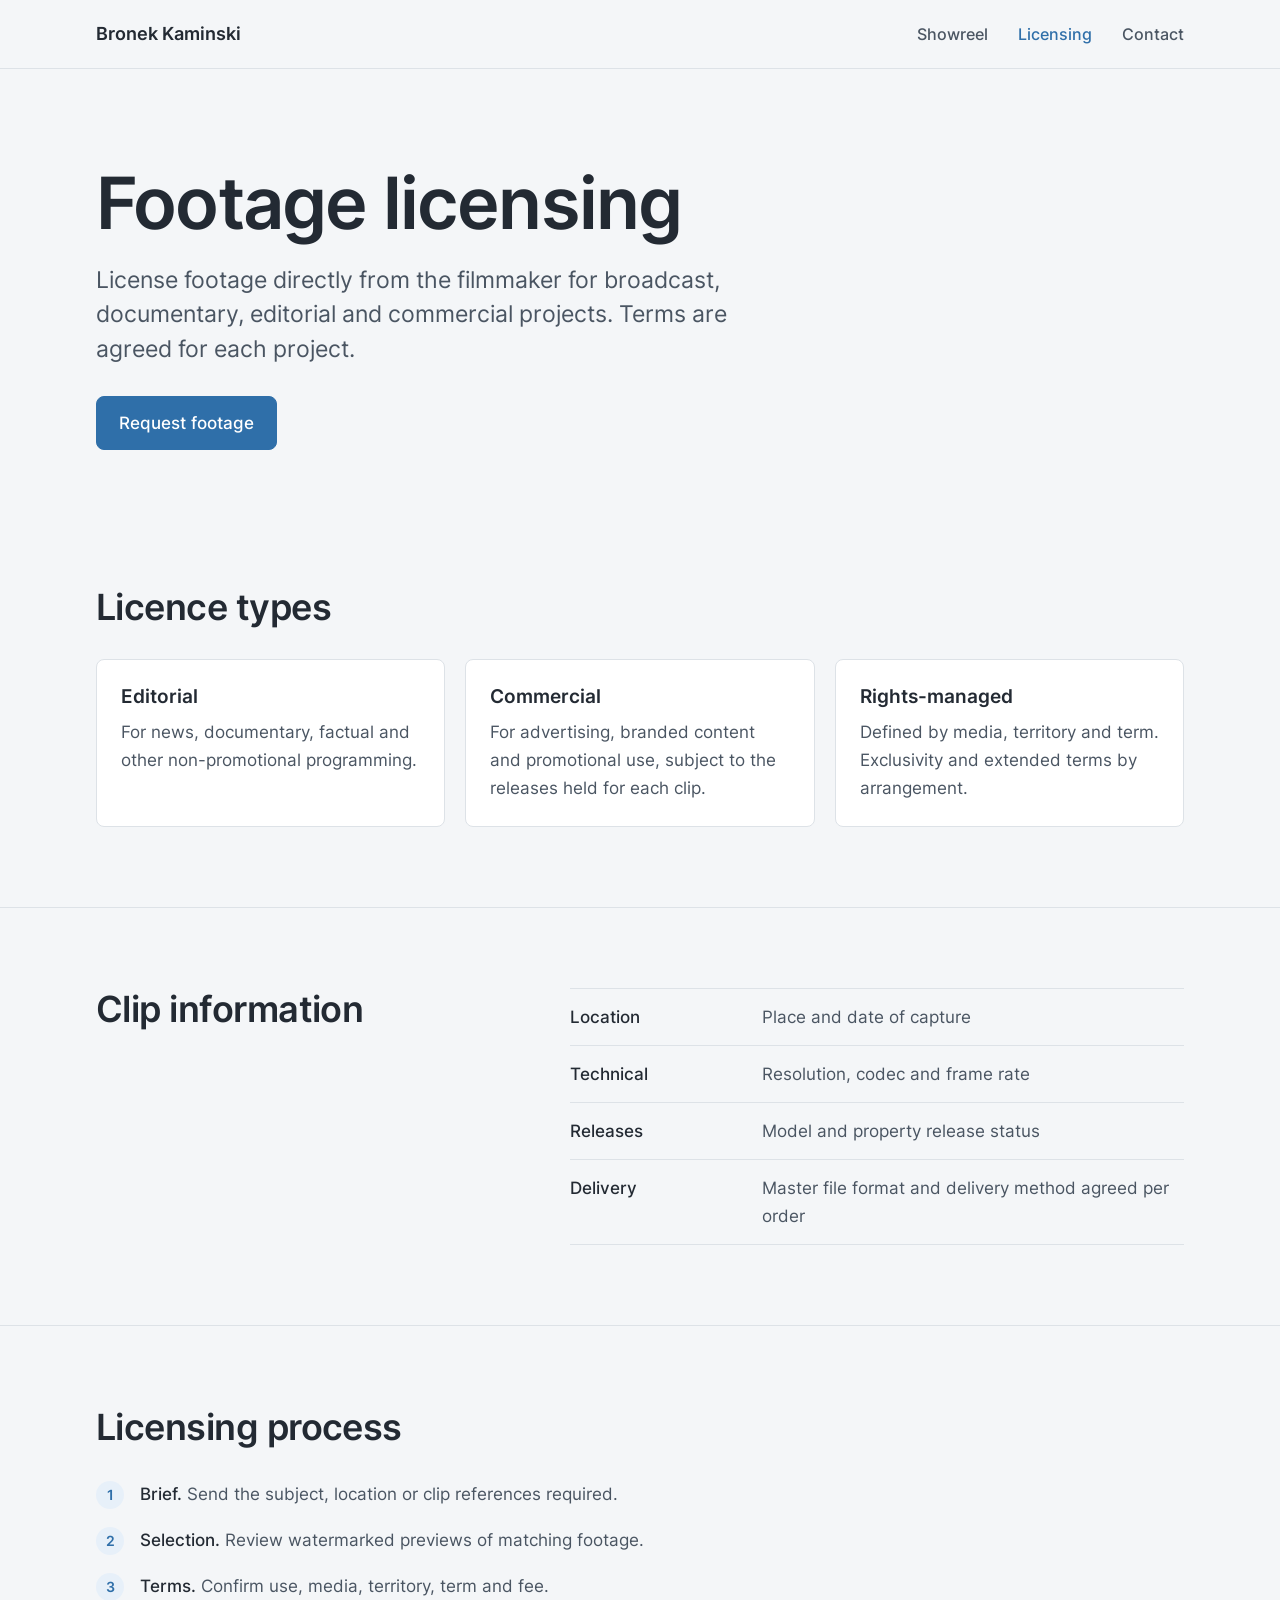
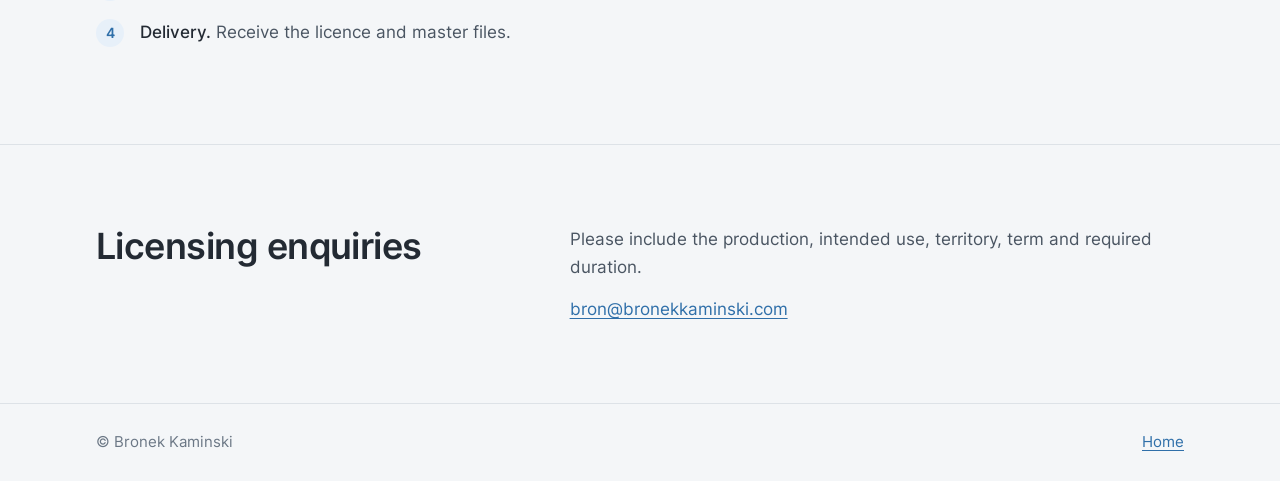
==== licensing.html @ b9d2594a "Publish site version 0.8 Home and licensing pages with click-to-play reel.  Co-Authored-By: Claude O" ====
<!doctype html>
<html lang="en-GB">
<head>
  <meta charset="utf-8">
  <meta name="viewport" content="width=device-width, initial-scale=1">
  <!-- Remove noindex at launch. -->
  <meta name="robots" content="noindex, nofollow">
  <meta name="version" content="0.8">
  <title>Footage Licensing | Bronek Kaminski</title>
  <meta name="description" content="License footage directly from filmmaker Bronek Kaminski for broadcast, documentary, editorial and commercial projects.">
  <link rel="preload" href="assets/fonts/inter-latin-wght-normal.woff2" as="font" type="font/woff2" crossorigin>
  <link rel="stylesheet" href="assets/site.css">
</head>
<body>
  <a class="skip" href="#main">Skip to content</a>

  <header class="site-head">
    <div class="wrap">
      <a class="brand" href="index.html">Bronek Kaminski</a>
      <nav class="site-nav" aria-label="Primary">
        <a href="index.html#showreel">Showreel</a>
        <a href="licensing.html" aria-current="page">Licensing</a>
        <a href="#enquire">Contact</a>
      </nav>
    </div>
  </header>

  <main id="main">
    <div class="wrap hero">
      <h1>Footage licensing</h1>
      <p class="lede">License footage directly from the filmmaker for broadcast, documentary, editorial and commercial projects. Terms are agreed for each project.</p>
      <div class="actions">
        <a class="btn primary" href="#enquire">Request footage</a>
      </div>
    </div>

    <section>
      <div class="wrap">
        <div class="section-head">
          <h2>Licence types</h2>
        </div>
        <div class="grid">
          <div class="card">
            <h3>Editorial</h3>
            <p>For news, documentary, factual and other non-promotional programming.</p>
          </div>
          <div class="card">
            <h3>Commercial</h3>
            <p>For advertising, branded content and promotional use, subject to the releases held for each clip.</p>
          </div>
          <div class="card">
            <h3>Rights-managed</h3>
            <p>Defined by media, territory and term. Exclusivity and extended terms by arrangement.</p>
          </div>
        </div>
      </div>
    </section>

    <section>
      <div class="wrap split">
        <h2>Clip information</h2>
        <dl class="spec">
          <div><dt>Location</dt><dd>Place and date of capture</dd></div>
          <div><dt>Technical</dt><dd>Resolution, codec and frame rate</dd></div>
          <div><dt>Releases</dt><dd>Model and property release status</dd></div>
          <div><dt>Delivery</dt><dd>Master file format and delivery method agreed per order</dd></div>
        </dl>
      </div>
    </section>

    <section>
      <div class="wrap">
        <div class="section-head">
          <h2>Licensing process</h2>
        </div>
        <ol class="steps">
          <li><strong>Brief.</strong> Send the subject, location or clip references required.</li>
          <li><strong>Selection.</strong> Review watermarked previews of matching footage.</li>
          <li><strong>Terms.</strong> Confirm use, media, territory, term and fee.</li>
          <li><strong>Delivery.</strong> Receive the licence and master files.</li>
        </ol>
      </div>
    </section>

    <section id="enquire">
      <div class="wrap split">
        <h2>Licensing enquiries</h2>
        <div class="prose">
          <p>Please include the production, intended use, territory, term and required duration.</p>
          <p><span data-email data-subject="Footage licensing enquiry">Email address requires JavaScript.</span></p>
        </div>
      </div>
    </section>
  </main>

  <footer class="site-foot">
    <div class="wrap">
      <span>&copy; Bronek Kaminski</span>
      <a href="index.html">Home</a>
    </div>
  </footer>
  <script src="assets/contact.js" defer></script>
</body>
</html>
---- assets/site.css ----
@font-face {
  font-family: 'Inter';
  src: url('fonts/inter-latin-wght-normal.woff2') format('woff2');
  font-weight: 100 900;
  font-style: normal;
  font-display: swap;
}

:root {
  --bg: #F4F6F8; --surface: #FFFFFF; --surface-2: #E9EDF1; --border: #DDE2E7;
  --text: #232A33; --text-2: #4A5562; --muted: #6B7785;
  --accent: #2F6FA9; --accent-tint: #E7F0F9; --on-accent: #FFFFFF;
  --font: 'Inter', system-ui, sans-serif;
  --radius: 8px;
  --gutter: clamp(16px, 5vw, 56px);
  --max: 1200px;
}
@media (prefers-color-scheme: dark) { :root:not([data-theme="light"]) {
  --bg: #1A1F26; --surface: #232A33; --surface-2: #2E3640; --border: #2E3640;
  --text: #E9EDF1; --text-2: #B4BEC9; --muted: #8A96A3;
  --accent: #7FB2E5; --accent-tint: #1C2E42; --on-accent: #14202C;
} }
:root[data-theme="dark"] {
  --bg: #1A1F26; --surface: #232A33; --surface-2: #2E3640; --border: #2E3640;
  --text: #E9EDF1; --text-2: #B4BEC9; --muted: #8A96A3;
  --accent: #7FB2E5; --accent-tint: #1C2E42; --on-accent: #14202C;
}

* { box-sizing: border-box; }
html { scroll-behavior: smooth; -webkit-text-size-adjust: 100%; }
@media (prefers-reduced-motion: reduce) { html { scroll-behavior: auto; } }
body { margin: 0; background: var(--bg); color: var(--text); font: 17px/1.65 var(--font); }
a { color: var(--accent); text-underline-offset: 3px; }
a:focus-visible { outline: 2px solid var(--accent); outline-offset: 3px; border-radius: 2px; }
h1, h2, h3, p { margin: 0; }
h1 { font-size: clamp(36px, 6.4vw, 72px); line-height: 1.05; font-weight: 600; letter-spacing: -0.025em; }
h2 { font-size: clamp(26px, 3.4vw, 36px); line-height: 1.2; font-weight: 600; letter-spacing: -0.015em; }
h3 { font-size: 19px; line-height: 1.35; font-weight: 600; }

.wrap { width: 100%; max-width: var(--max); margin: 0 auto; padding: 0 var(--gutter); }
.skip { position: absolute; left: -9999px; }
.skip:focus { left: 16px; top: 16px; z-index: 10; background: var(--surface); padding: 8px 12px; }

.site-head { border-bottom: 1px solid var(--border); }
.site-head .wrap { display: flex; align-items: center; justify-content: space-between; gap: 16px; min-height: 68px; }
.brand { color: var(--text); font-weight: 600; font-size: 18px; text-decoration: none; white-space: nowrap; }
.site-nav { display: flex; gap: clamp(14px, 3vw, 30px); }
.site-nav a { color: var(--text-2); text-decoration: none; font-size: 16px; font-weight: 500; }
.site-nav a:hover, .site-nav a[aria-current="page"] { color: var(--accent); }

.hero { padding-top: clamp(48px, 8vw, 96px); padding-bottom: clamp(32px, 5vw, 56px); }
.hero .lede { margin-top: 22px; max-width: 42rem; font-size: clamp(19px, 2.2vw, 23px); line-height: 1.5; color: var(--text-2); }
.actions { display: flex; flex-wrap: wrap; gap: 12px; margin-top: 30px; }
.btn { display: inline-block; padding: 12px 22px; border: 1px solid var(--accent); border-radius: var(--radius); font-weight: 500; text-decoration: none; }
.btn.primary { background: var(--accent); color: var(--on-accent); }
.btn.secondary { color: var(--accent); }

section { padding: clamp(44px, 7vw, 80px) 0; }
section + section { border-top: 1px solid var(--border); }
.section-head { max-width: 44rem; margin-bottom: 30px; }
.section-head p { margin-top: 10px; color: var(--text-2); }

/* Marked for replacement with supplied material. */
.placeholder {
  display: flex; align-items: center; justify-content: center; text-align: center;
  background: var(--surface-2); color: var(--text-2);
  border: 1px dashed var(--muted); border-radius: var(--radius);
  padding: 16px; font-size: 15px;
}
.frame-16x9 { aspect-ratio: 16 / 9; width: 100%; }
.frame-3x2 { aspect-ratio: 3 / 2; width: 100%; }
.inline-placeholder { background: var(--surface-2); border: 1px dashed var(--muted); border-radius: 4px; padding: 1px 7px; color: var(--text-2); }

.reel { position: relative; overflow: hidden; border-radius: var(--radius); background: #14181E; }
.reel iframe { position: absolute; inset: 0; width: 100%; height: 100%; border: 0; }
.reel-play { position: absolute; inset: 0; width: 100%; height: 100%; padding: 0; border: 0; background: none; color: #FFFFFF; font: inherit; cursor: pointer; }
.reel-play:focus-visible { outline: 3px solid var(--accent); outline-offset: -3px; }
.reel-play img { display: block; width: 100%; height: 100%; object-fit: cover; }
.reel-icon { position: absolute; left: 50%; top: 50%; width: 76px; height: 76px; transform: translate(-50%, -50%); border-radius: 50%; background: rgba(20, 24, 30, 0.72); transition: background 0.15s; }
.reel-icon::after { content: ''; position: absolute; left: 31px; top: 24px; border-style: solid; border-width: 14px 0 14px 22px; border-color: transparent transparent transparent #FFFFFF; }
.reel-play:hover .reel-icon { background: #2F6FA9; }
.reel-label { position: absolute; left: 0; right: 0; bottom: 0; padding: 36px 18px 14px; text-align: left; font-weight: 500; background: linear-gradient(transparent, rgba(10, 13, 17, 0.72)); }
.reel-label span { margin-left: 8px; font-weight: 400; opacity: 0.85; }

.grid { display: grid; gap: 20px; grid-template-columns: repeat(3, minmax(0, 1fr)); }
.grid.two { grid-template-columns: repeat(2, minmax(0, 1fr)); }
.after-reel { margin-top: clamp(44px, 7vw, 80px); border-top: 1px solid var(--border); }
.card { background: var(--surface); border: 1px solid var(--border); border-radius: var(--radius); padding: 24px; }
.card p { margin-top: 8px; color: var(--text-2); }

.split { display: grid; grid-template-columns: minmax(0, 1fr) minmax(0, 1.5fr); gap: clamp(24px, 5vw, 64px); }
.prose p + p { margin-top: 14px; }
.prose p { color: var(--text-2); }

.spec { margin: 0; border-top: 1px solid var(--border); }
.spec div { display: grid; grid-template-columns: minmax(130px, 1fr) minmax(0, 2.4fr); gap: 16px; padding: 14px 0; border-bottom: 1px solid var(--border); }
.spec dt { font-weight: 500; }
.spec dd { margin: 0; color: var(--text-2); }

.steps { margin: 0; padding: 0; list-style: none; counter-reset: step; max-width: 46rem; }
.steps li { counter-increment: step; position: relative; padding: 0 0 18px 44px; color: var(--text-2); }
.steps li::before { content: counter(step); position: absolute; left: 0; top: 1px; width: 28px; height: 28px; border-radius: 50%; background: var(--accent-tint); color: var(--accent); font-size: 14px; font-weight: 600; display: flex; align-items: center; justify-content: center; }
.steps strong { color: var(--text); font-weight: 500; }

.cta { display: flex; align-items: center; justify-content: space-between; gap: 24px; flex-wrap: wrap; }
.cta p { margin-top: 8px; color: var(--text-2); max-width: 40rem; }

.site-foot { border-top: 1px solid var(--border); padding: 26px 0; color: var(--muted); font-size: 15px; }
.site-foot .wrap { display: flex; justify-content: space-between; gap: 16px; flex-wrap: wrap; }

@media (max-width: 820px) {
  .grid, .grid.two, .split { grid-template-columns: minmax(0, 1fr); }
}
@media (max-width: 480px) {
  .spec div { grid-template-columns: minmax(0, 1fr); gap: 2px; }
  .brand { font-size: 17px; }
  .site-nav a { font-size: 15px; }
  .btn { width: 100%; text-align: center; }
}
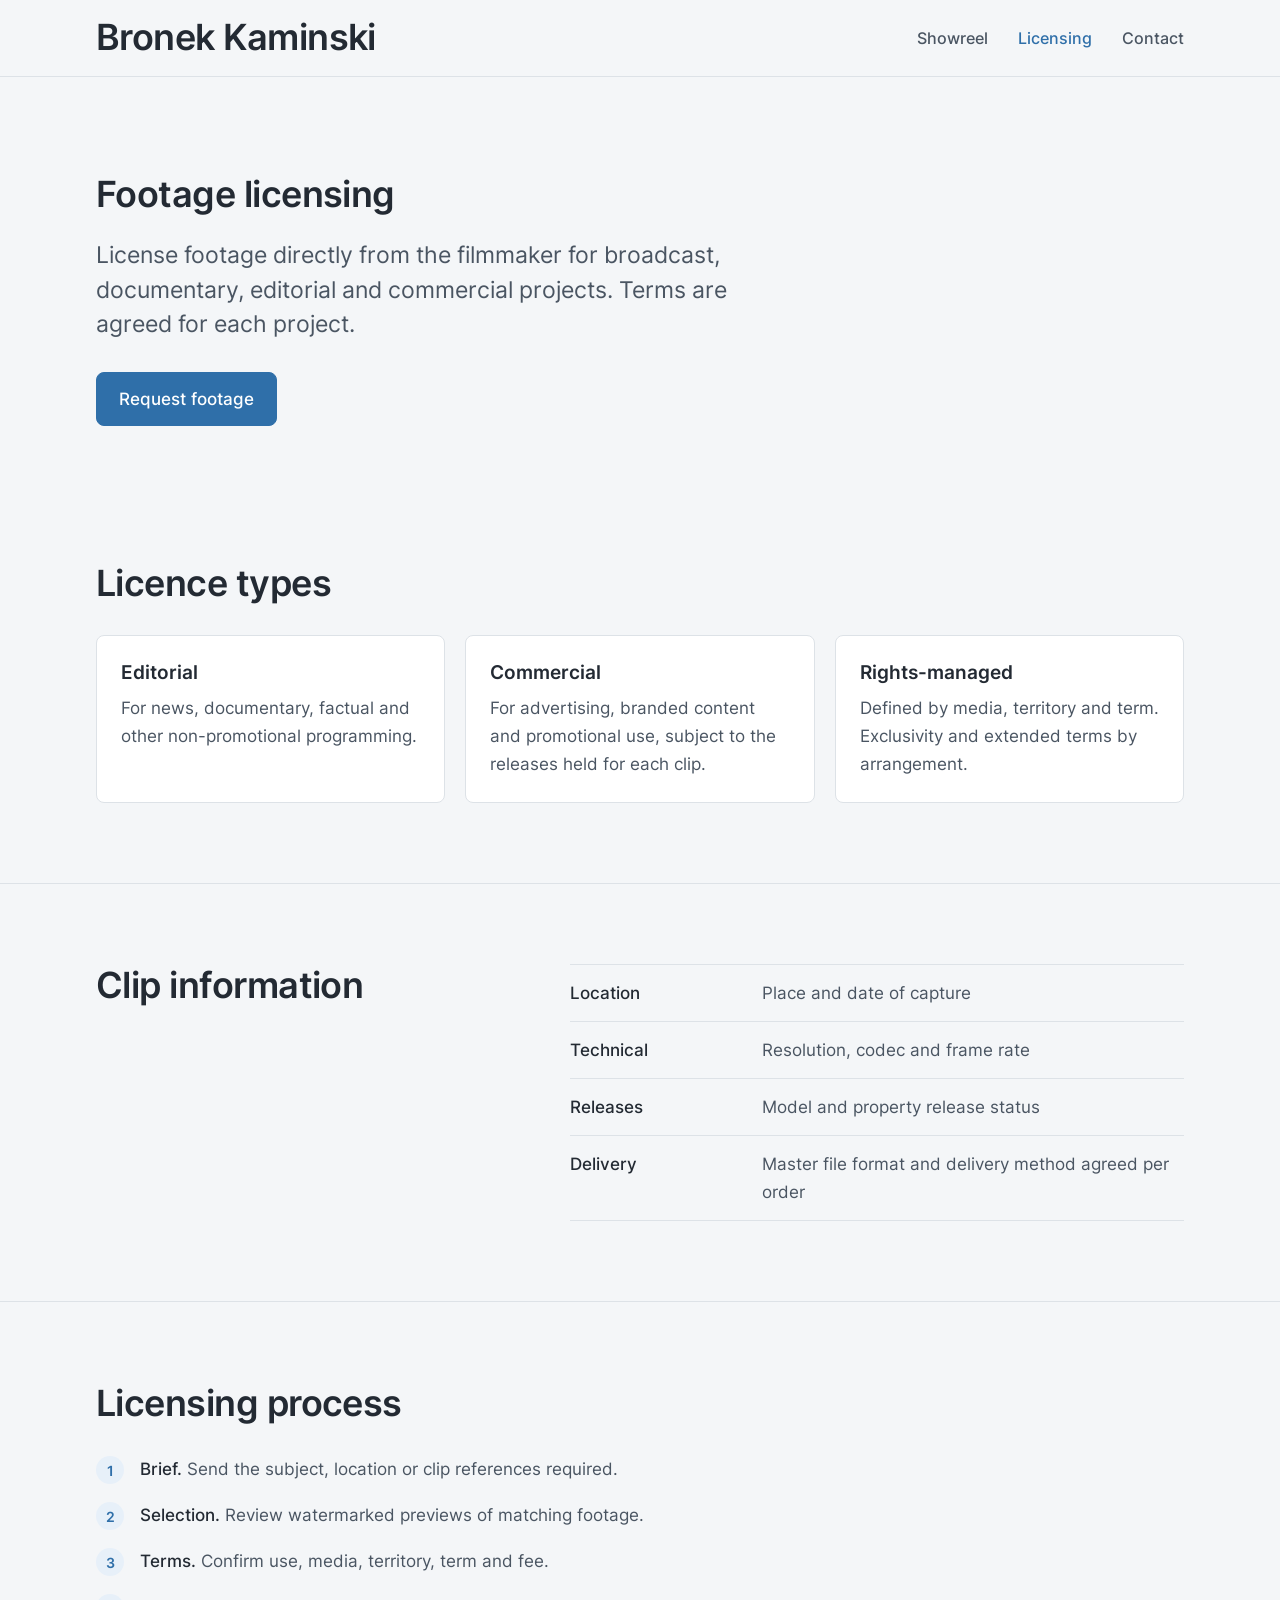
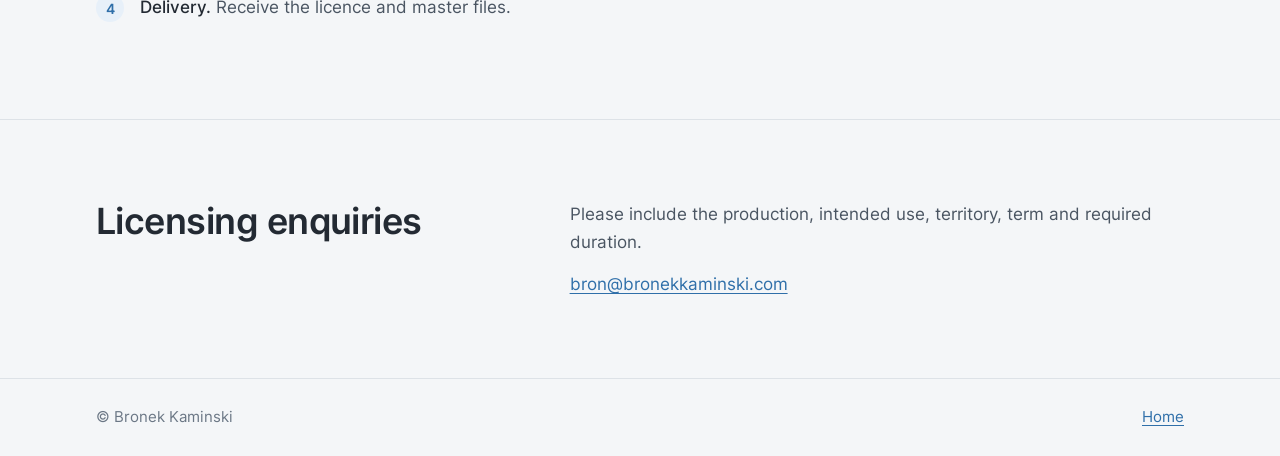
==== commit 43060815: "Publish site version 0.11 Match name and heading sizes and update the home heading.  Co-Authored-By:" ====
--- a/licensing.html
+++ b/licensing.html
@@ -5,7 +5,7 @@
   <meta name="viewport" content="width=device-width, initial-scale=1">
   <!-- Remove noindex at launch. -->
   <meta name="robots" content="noindex, nofollow">
-  <meta name="version" content="0.8">
+  <meta name="version" content="0.11">
   <title>Footage Licensing | Bronek Kaminski</title>
   <meta name="description" content="License footage directly from filmmaker Bronek Kaminski for broadcast, documentary, editorial and commercial projects.">
   <link rel="preload" href="assets/fonts/inter-latin-wght-normal.woff2" as="font" type="font/woff2" crossorigin>
--- a/assets/site.css
+++ b/assets/site.css
@@ -33,8 +33,7 @@
 a { color: var(--accent); text-underline-offset: 3px; }
 a:focus-visible { outline: 2px solid var(--accent); outline-offset: 3px; border-radius: 2px; }
 h1, h2, h3, p { margin: 0; }
-h1 { font-size: clamp(36px, 6.4vw, 72px); line-height: 1.05; font-weight: 600; letter-spacing: -0.025em; }
-h2 { font-size: clamp(26px, 3.4vw, 36px); line-height: 1.2; font-weight: 600; letter-spacing: -0.015em; }
+h1, h2, .brand { font-size: clamp(26px, 3.4vw, 36px); line-height: 1.2; font-weight: 600; letter-spacing: -0.015em; }
 h3 { font-size: 19px; line-height: 1.35; font-weight: 600; }
 
 .wrap { width: 100%; max-width: var(--max); margin: 0 auto; padding: 0 var(--gutter); }
@@ -42,8 +41,8 @@
 .skip:focus { left: 16px; top: 16px; z-index: 10; background: var(--surface); padding: 8px 12px; }
 
 .site-head { border-bottom: 1px solid var(--border); }
-.site-head .wrap { display: flex; align-items: center; justify-content: space-between; gap: 16px; min-height: 68px; }
-.brand { color: var(--text); font-weight: 600; font-size: 18px; text-decoration: none; white-space: nowrap; }
+.site-head .wrap { display: flex; flex-wrap: wrap; align-items: center; justify-content: space-between; gap: 6px 24px; min-height: 76px; padding-top: 12px; padding-bottom: 12px; }
+.brand { color: var(--text); text-decoration: none; white-space: nowrap; }
 .site-nav { display: flex; gap: clamp(14px, 3vw, 30px); }
 .site-nav a { color: var(--text-2); text-decoration: none; font-size: 16px; font-weight: 500; }
 .site-nav a:hover, .site-nav a[aria-current="page"] { color: var(--accent); }
@@ -113,7 +112,6 @@
 }
 @media (max-width: 480px) {
   .spec div { grid-template-columns: minmax(0, 1fr); gap: 2px; }
-  .brand { font-size: 17px; }
   .site-nav a { font-size: 15px; }
   .btn { width: 100%; text-align: center; }
 }
